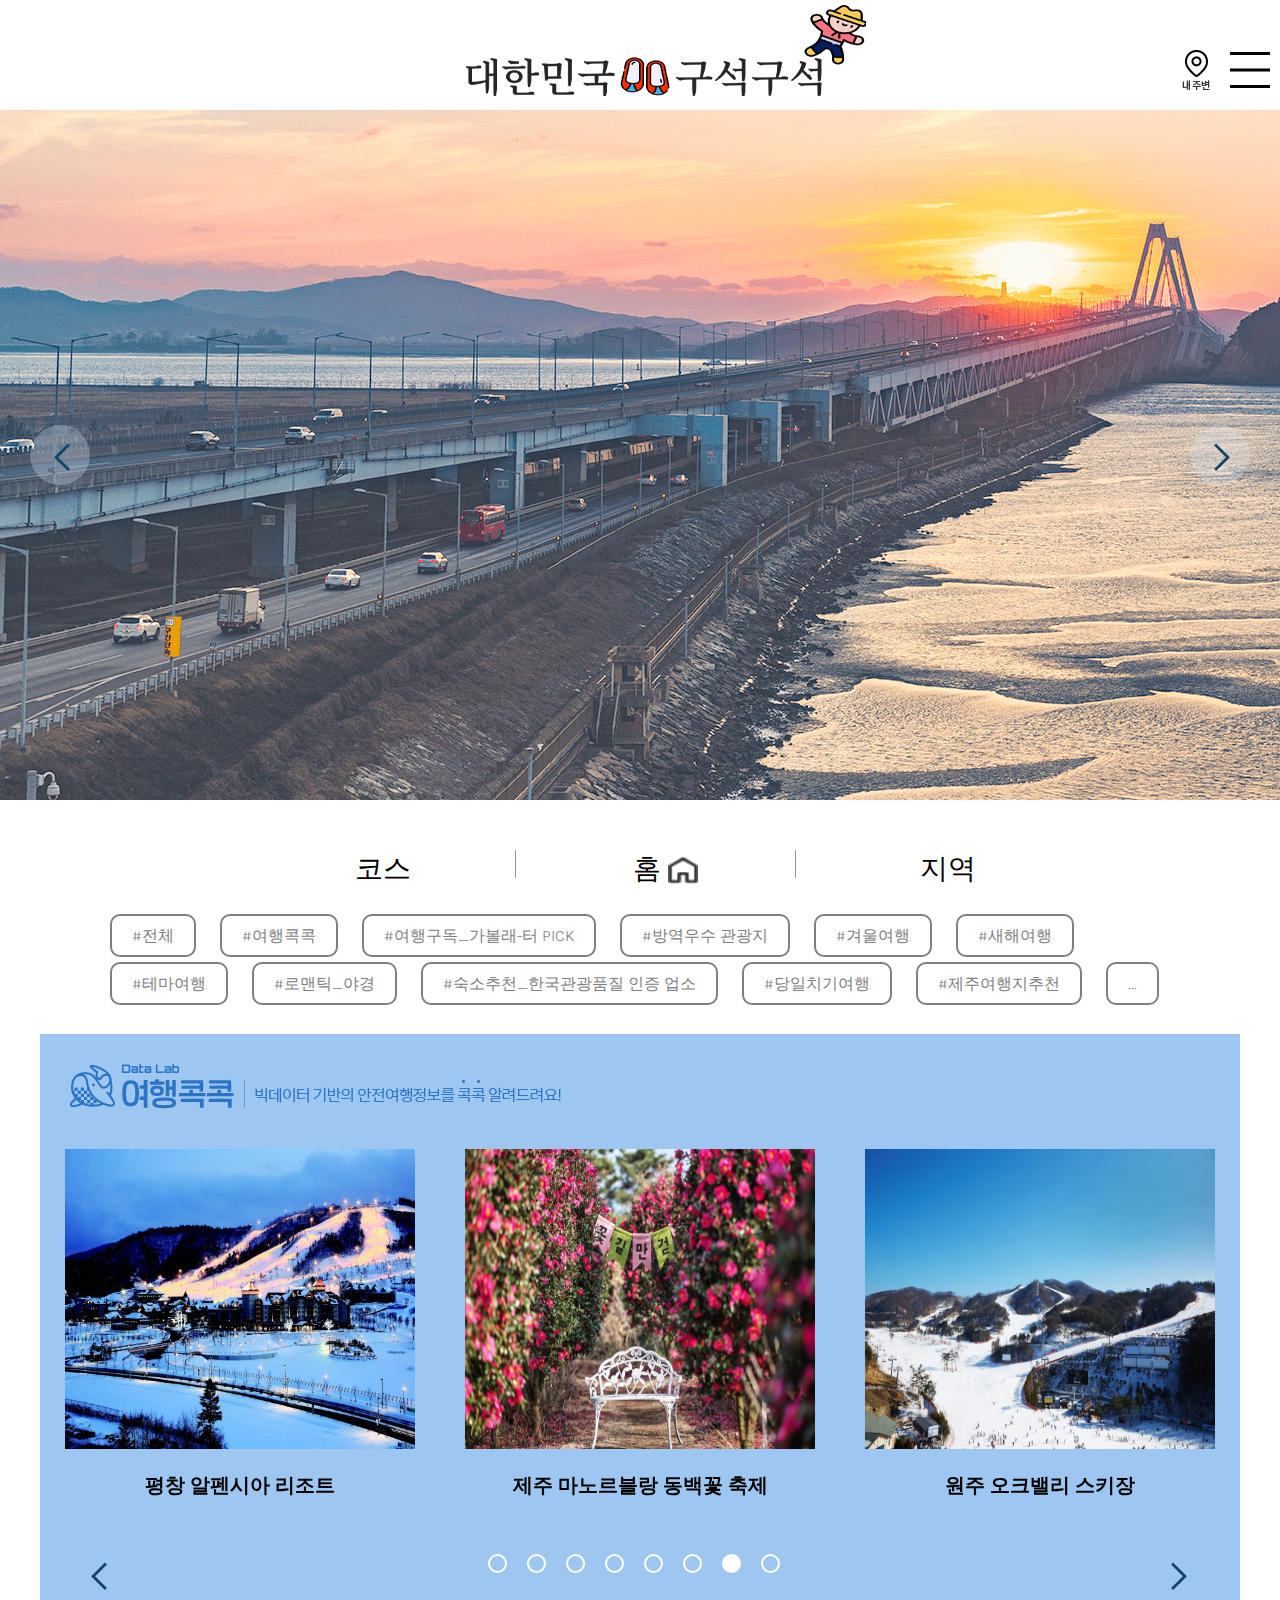
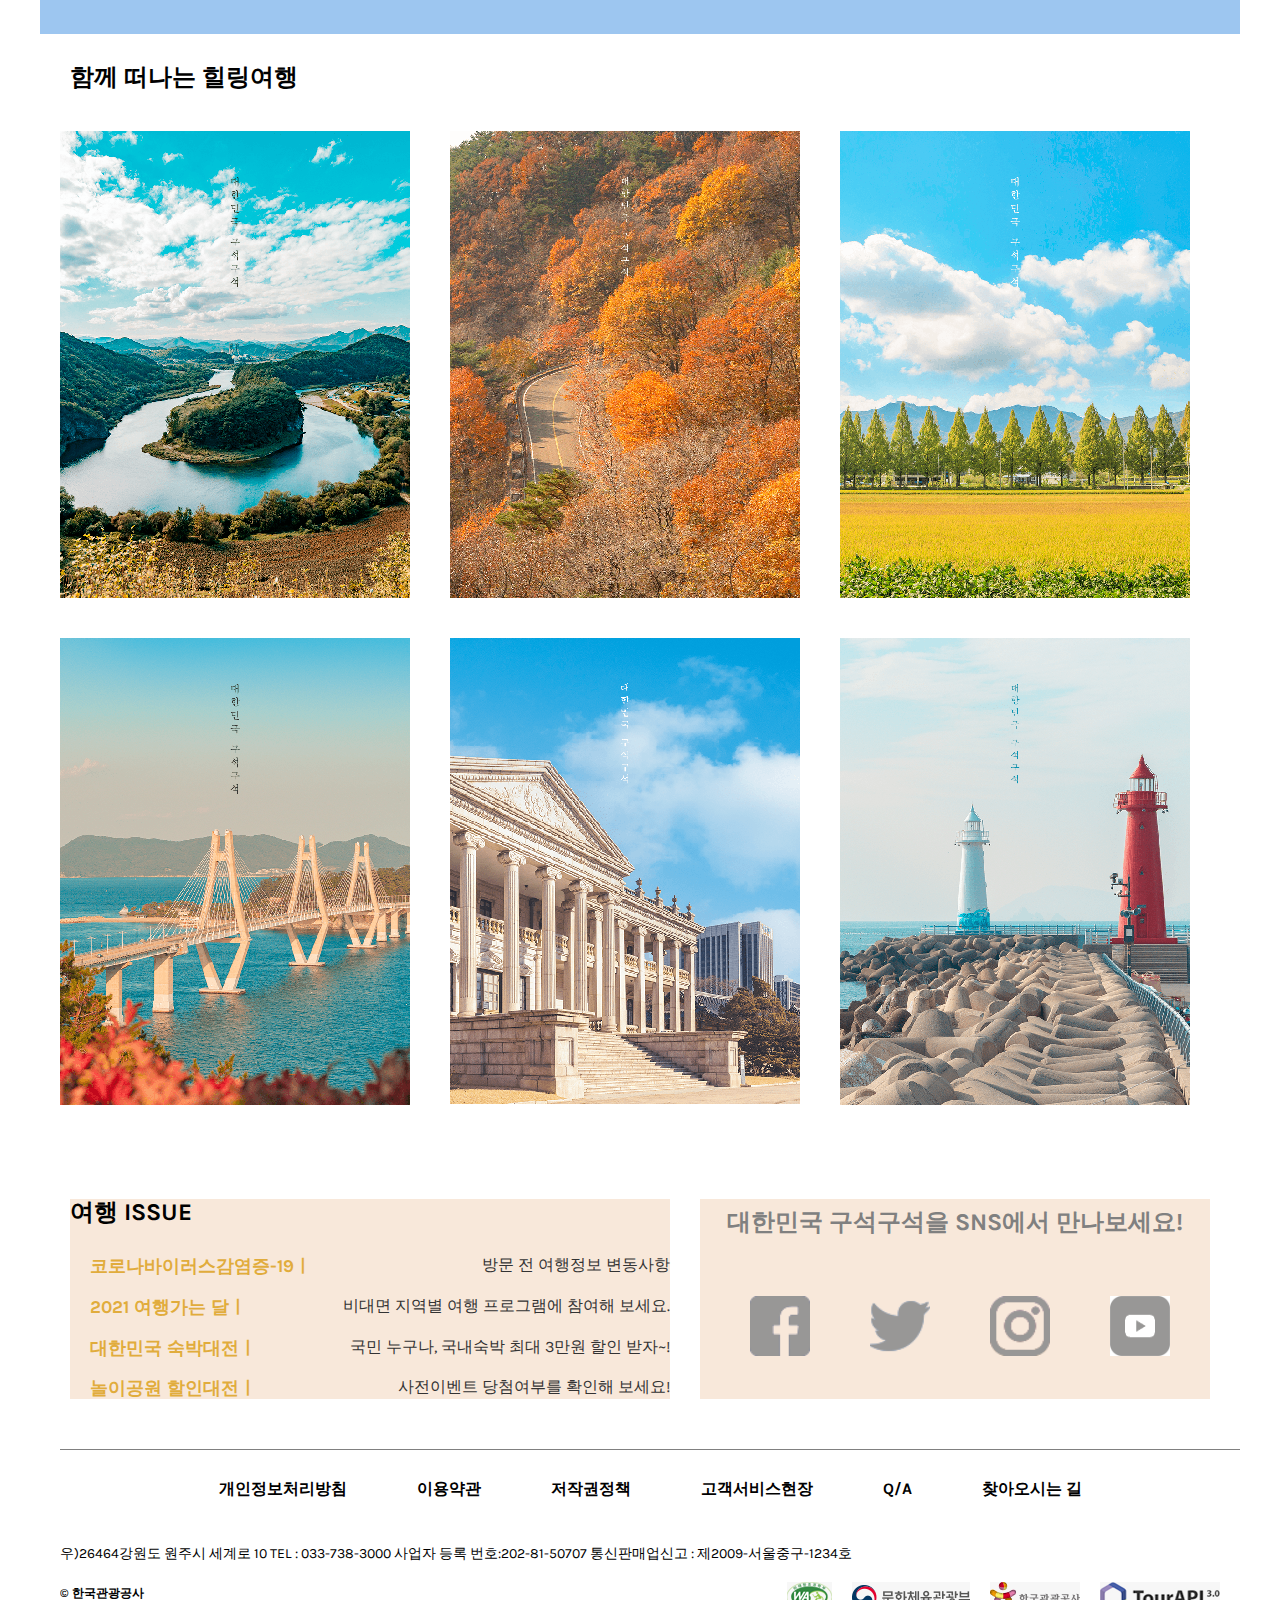
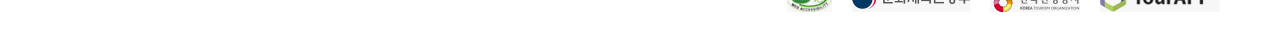
==== index.html @ d0599b4f "pc_mobile_site" ====
<!DOCTYPE html>
<html lang="ko">
<head>
    <meta charset="UTF-8">
    <meta http-equiv="X-UA-Compatible" content="IE=edge">
    <meta name="viewport" content="width=device-width, initial-scale=1.0">
    <title>대한민국 구석구석</title>
    <link rel="stylesheet" href="css/normalize.css">
    <link rel="stylesheet" href="css/slick.css">
    <link rel="stylesheet" href="css/basic.css">
    <script src="js/jquery-3.6.0.min.js"></script>
    <script src="js/slick.min.js"></script>
    <script src="js/main.js"></script>
</head>
<body>
<div id="wrap">
    <header>
        <div class="header_in">
            <h1 class="logo"><a href="#">logo</a></h1>
            <div class = "rr">
                <div id="hamburgerBtn">
                    <input type="checkbox" id="hamb">
                    <label for="hamb" class="hamb_la">
                        <span></span>
                        <span></span>
                        <span></span>
                    </label>
                </div>
                <a class="loca" href="#">
                    <img class ="first" src="img/icon_gnb_map.gif" alt="">
                    <img class ="second" src="img/icon_gnb_map1.png" alt="">
                </a>
            </div>
        </div>
    </header>

    <div id="slider">
        <ul>
            <li><img src="img/img2.png" alt=""></li>
            <li><img src="img/img3.png" alt=""></li>
            <li><img src="img/img4.png" alt=""></li>
            <li><img src="img/img5.png" alt=""></li>
            <li><img src="img/img6.png" alt=""></li>
        </ul>
        <div class="btns">
            <button class="left">left</button>
            <button class="right">right</button>
        </div>
    </div>

    <div id ="center">
        <div class="section">
            <ul>
                <li><a href="#">코스</a></li>
                <li class="home">
                    <a href="#">홈  
                    <img src="img/icon_menu_01.gif" alt="" class="normal">
                    <img src="img/icon_menu_02.png" alt="" class="hover">
                    </a>
                </li>
                <li><a href="#">지역</a></li>
            </ul>
        </div>
        <div class ="tags">
            <div class="tt">
                <a href="#">#전체</a>
            </div>
            <div class="tt">
                <a href="#"> #여행콕콕</a>
            </div>
            <div class="tt">
                <a  href="#">#여행구독_가볼래-터 PICK</a>
            </div>
            <div class="tt">
                <a  href="#">#방역우수 관광지</a>
            </div>
            <div class="tt">
                <a  href="#">#겨울여행</a>
            </div>
            <div class="tt">
                <a class="hidden" href="#">#새해여행</a>
            </div>
            <div class="tt">
                <a class="hidden"  href="#">#테마여행</a>
            </div>
            <div class="tt">
                <a class="hidden" href="#">#로맨틱_야경</a>
            </div>
            <div class="tt">
                <a class="hidden" href="#">#숙소추천_한국관광품질 인증 업소</a>
            </div>
            <div class="tt">
                <a class="hidden" href="#">#당일치기여행</a>
            </div>
            <div class="tt">
                <a class="hidden" href="#">#제주여행지추천</a>
            </div>
            <div class="tt">
                <a href="#">...</a>
            </div>
        </div>
        <div id="page_main">
            <div class="imgs">
                <a href="#"><img src="img/date_lab.png" alt=""></a>
            </div>
            <div class="slides">
                <div>
                    <img src="img/whale01.jpg" alt="">
                    <p>원주 오크밸리 스키장</p>
                </div>
                <div>
                    <img src="img/whale02.jpg" alt="">
                    <p>용인 지앤아트 스페이스</p>
                </div>
                <div>
                    <img src="img/whale03.jpg" alt="">
                    <p>태안 아일랜드 리솜 오아식스선셋스파</p>
                </div>
                <div>
                    <img src="img/whale04.jpg" alt="">
                    <p>울진 덕구 온천 스파 월드</p>
                </div>
                <div>
                    <img src="img/whale05.jpg" alt="">
                    <p>남해 금산 보리암</p>
                </div>
                <div>
                    <img src="img/whale06.jpg" alt="">
                    <p>고성 화진포 해수욕장</p>
                </div>
                <div>
                    <img src="img/whale07.jpg" alt="">
                    <p>평창 알펜시아 리조트</p>
                </div>
                <div>
                    <img src="img/whale08.jpg" alt="">
                    <p>제주 마노르블랑 동백꽃 축제</p>
                </div>
            </div>
        </div>
    
    
        <div class="section2">
            <div class="pic">
                <h2>함께 떠나는 힐링여행</h2>
                <div class="first">
                    <a href="#" class="item">
                        <img src="img/2-1.png" alt="">
                        <strong>강원 영월 <i>한반도 지형</i></strong>
                        <span></span>
                    </a>
                    <a href="#" class="item">
                        <img src="img/2-2.png" alt="">
                        <strong>경남 의령 <i>한우산 드라이브 코스</i></strong>
                        <span></span>
                    </a>
                    <a href="#" class="item">
                        <img src="img/2-3.png" alt="">
                        <strong>전남 곡성 <i>메타세쿼이아길</i></strong>
                        <span></span>
                    </a>
                
                    <a href="#" class="item">
                        <img src="img/2-4.png" alt="">
                        <strong>부산 <i>거가대교</i></strong>
                        <span></span>
                    </a>
                    <a href="#" class="item">
                        <img src="img/2-5.png" alt="">
                        <strong>서울 <i>덕수궁</i></strong>
                        <span></span>
                    </a>
                    <a href="#" class="item">
                        <img src="img/2-6.png" alt="">
                        <strong>부산 <i>청사포 등대</i></strong>
                        <span></span>
                    </a>
                </div>
            </div>
        </div>
        <div id="content">
            <div class="section2_1">
                <div class="issue">
                    <h2> 여행 ISSUE</h2>
                    <ul>
                            <li>
                                <a href="#">
                                    <p>코로나바이러스감염증-19ㅣ</p>
                                    <p class="txt">방문 전 여행정보 변동사항</p>
                                </a>
                            </li>
                            <li>
                                <a href="#">
                                    <p>2021 여행가는 달ㅣ</p>
                                    <p class="txt">비대면 지역별 여행 프로그램에 참여해 보세요.</p>
                                </a>
                            </li>
                            <li>
                                <a href="#">
                                    <p>대한민국 숙박대전ㅣ</p>
                                    <p class="txt">국민 누구나, 국내숙박 최대 3만원 할인 받자~!</p>
                                </a>
                            </li>
                            <li>
                                <a href="#">
                                    <p>놀이공원 할인대전ㅣ</p>
                                    <p class="txt">사전이벤트 당첨여부를 확인해 보세요!</p>
                                </a>
                            </li>
                        </ul>
                </div>
                
                <div class="sns">
                    <h2>대한민국 구석구석을 SNS에서 만나보세요!</h2>
                    <ul class="right">
                        <li>
                            <img src="img/2553040_facebook_fb_feed_logo_media_icon.png" alt="페이스북" class="hover">
                            <img src="img/facebook.png" alt="페이스북" class="normal">
                        </li>
                        <li>
                            <img src="img/2553049_feed_media_news_sns_social_icon.png" alt="트위터" class="hover" >
                            <img src="img/tw.png" alt="트위" class="normal">
                        </li>
                        <li>
                            <img src="img/2553043_feed_instagram_media_photo_picture_icon.png" alt="인스타" class="hover" >
                            <img src="img/insta.png" alt="인스" class="normal">
                        </li>
                        <li>
                            <img src="img/617635_youtube_icon.png" alt="유튜브" class="hover">
                            <img src="img/youtube.png" alt="유튭" class="normal">
                        </li>
                        
                        
                        
                        
                    </ul>
                </div>
            </div>
        </div>   
        
        
    
    
        <div id="footer_Wrap">
            <footer class="center">
                <div class="main1">
                    <ul>
                        <li>
                            <strong><a href="#">개인정보처리방침</a>
                            <a href="#">이용약관</a>
                            <a href="#">저작권정책</a>
                            <a href="#">고객서비스현장</a>
                            <a href="#">Q/A</a>
                            <a href="#">찾아오시는 길</a></strong>
                        </li>
                    </ul>
                    <a class="address">
                        <p>우)26464강원도 원주시 세계로 10   TEL : 033-738-3000  사업자 등록 번호:202-81-50707   통신판매업신고 : 제2009-서울중구-1234호</p>
                    </a>
                </div>
        
                <div class="main2">
                    <p>&copy 한국관광공사</p>
                    <a href=""><img src="img/logo_foot_api.png" alt=""></a>
                    <a href=""><img src="img/logo_foot_gg.png" alt=""></a>
                    <a href=""><img src="img/logo_foot_mg.png" alt=""></a>
                    <a href=""><img src="img/logo_foot_wa.png" alt=""></a>
                </div>
            </footer>
        </div>
    </div>
</div>
</body>
</html>
---- css/basic.css ----
@charset "UTF-8";
@import url('https://fonts.googleapis.com/css2?family=Karla&family=Noto+Sans+KR:wght@300;400;700&display=swap');

body {font-family:'Noto Sans Korean','karla',Arial, Helvetica, sans-serif;; }

input[type="checkbox"] {display:none;}

a {text-decoration:none;}

#wrap {width:100%;margin:auto;}
header {background:#fff;margin-bottom:10px;}
.header_in {position:relative ; width:100% ;height:100px; margin:auto;}
    .logo {position:absolute;left:52%;transform:translate(-50%);display:inline-block; width:400px;height:100px; background:url('../img/logo1.png') no-repeat; text-indent:-9999px;}
    .logo_1 {display:none;}

header div.rr {float:right;padding-top:50px;}
header div.rr a {padding-right:20px;}


#hamburgerBtn {float:right;padding-right:10px;}
.hamb_la { position:relative; display:inline-block; width:40px; height:40px; vertical-align: bottom; }
.hamb_la span { position:absolute; width:40px; height:3px; background:#000; transition:0.5s}
.hamb_la span:nth-child(1) { top:2px;}
.hamb_la span:nth-child(2) { top:50%; transform:translateY(-50%);}
.hamb_la span:nth-child(3) { bottom:2px; }

#hamb:checked +.hamb_la span:nth-child(1) { transform:rotate(45deg); margin:17px 17px 0 0; background:cornflowerblue}
#hamb:checked +.hamb_la span:nth-child(2) { opacity:0; }
#hamb:checked +.hamb_la span:nth-child(3) { transform:rotate(-45deg); margin:0 16px 16px 0;background:cornflowerblue} 

.loca {display:inline-block;}
.loca img.first {}
.loca img.second {display:none;}

#slider { position:relative;width:100%; height:690px; overflow:hidden; }
#slider .ul { height:100%;}
#slider .ul li {}
#slider .ul li img {margin-top:50px; }

#slider .btns {}
#slider .btns button { position:absolute; background-color:transparent; border:0;text-indent:-9999px; cursor:pointer; z-index:90;width:60px;height:60px;background-color:rgba(219, 231, 245, 0.3);border-radius:50%; }

#slider .left,.right{ width:80px; height:80px; top:400px; transform:translateY(-50%);top:50% }
#slider .left { background-image:url('../img/1814084_arrow_back_left_previous_icon.png'); left:30px; }
#slider .right { background-image:url('../img/1814086_arrow_forward_next_right_icon.png'); right:30px; }

#center {width:1200px;margin:auto}
.section {width:1200px; padding-top:50px;}
.section ul {text-align:center;}
.section ul li {display:inline-block; margin-left:50px; font-size:28px;}
.section ul li a {color:#000;padding:0 50px;}
.section li a:hover {color:#DAA520;font-weight:700;}
.section ul li a img {width:30px; height:28px;margin-bottom:3px}


.section .home:before {display:inline-block;content:""; width:1px;height:28px;background:#999999; margin:0 60px 0 0px;}
.section .home:after {display:inline-block;content:""; width:1px;height:28px;background:#999999; margin:0 20px 0 40px;}
.section .home img.hover {display:none;}
.section .home:hover img.normal {display:none;}
.section .home:hover img.hover {display:inline-block;}

.tags {padding:20px 60px;margin-top:10px;}
.tags .tt {display:inline-block;padding:10px;padding-bottom:20px;}
.tags .tt a {padding:10px 20px; border:2px solid #808080; color:#808080; border-radius:10px;font-weight:300}
#upDown:checked + .upDown_la { transform:translateY(10px); border-bottom-width:1px; }
.tags .tt a:hover {border:2px solid #1E90FF;color:#1E90FF;font-weight:400;}


#page_main {position:relative;width:1200px;height:600px;background-color:#9dc6f0;}
#page_main .imgs {margin-left:30px;padding-top:30px;}
#page_main .slides {position:absolute;left:0;top:90px;width:1200px;transition:left 0.5s ease-out;}
#page_main .slides > div {}


#page_main .slides img {padding:25px 0 25px 25px; width:350px; height:300px;border-radius:10px;overflow:hidden}
#page_main .slides p {text-align:center;font-size:20px; font-weight:700;}

/* slick 슬라이더*/
.slick-arrow {position:absolute; top:420px; width:80px; height:80px; border:0; background:transparent; text-indent:-9999px; cursor:pointer; z-index:100;}
.slick-prev {right:13px;background-image:url('../img/1814086_arrow_forward_next_right_icon.png');}
.slick-next {left:27px;background-image:url('../img/1814084_arrow_back_left_previous_icon.png');}



.slick-dots { position:absolute; left:36.5%;top:420px;  }
.slick-dots li { float:left; width:15px; height:15px; border:2px solid #fff; margin:10px 10px; border-radius:10px; cursor: pointer; }
.slick-dots button { all:unset;text-indent:-9999px; }

.slick-dots li.slick-active { background:#fff; }

/*#page_main .slides .cont {width:1200px; margin-top:400px;}
#page_main .slides .cont button {position:absolute; background-color:transparent; border:0;text-indent:-9999px; cursor:pointer; z-index:90;}
#page_main .slides .back,.arrow{ width:80px; height:80px;  }
#page_main .slides .cont .back {background:url('../img/1814084_arrow_back_left_previous_icon.png');}
#page_main .slides .cont .arrow {background:url('../img/1814086_arrow_forward_next_right_icon.png');margin-left:1130px;}*/


.section2 {height:1115px;}
.section2 div.pic {}
.section2 .pic h2 {padding:30px 0 40px 30px;}
.section2 .pic .first {}
.item { position:relative;float:left;margin:0 20px 40px 20px;  cursor:pointer;overflow:hidden}
.item img {}

.item strong {position:absolute; bottom:0; left:0; width:100%; padding:30px; background:rgba(0,0,0,0.7);color:#fff;z-index:10;}
.item strong i {display:block; font-style:normal; font-size:0.8em; margin-top:5px; opacity:0.6;}
.item span {position:absolute;top:0;bottom:0 ;left:0; right:0;
width:100%;background:rgba(124,89,89,0.2); box-shadow:inset 0 0 30px rgba(50, 30, 0, 1), inset 0 0 150px rgba(50, 30, 0, 0.5);opacity:0;}

.first strong {opacity:0;}


#content{position:relative}
    .section2_1 {overflow:hidden;}
        .issue{float:left;margin:50px 30px;width:600px; background:#f8e8da; height:200px; }

        .issue h2 {padding-bottom:10px;}
        .issue ul {}
        .issue li {position:relative;}
        .issue p {margin:20px;font-size:18px;font-weight:700;color:#E1AC3C}
        .issue p.txt {position:absolute; right:0; top:0; margin:0; ;font-size:16px;color:#333;font-weight:400}
        .issue p.txt:hover {font-weight:700}

        .sns {overflow:hidden;background:#f8e8da ;margin:50px 30px;height:200px; }
        .sns h2 {text-align:center;margin-top:10px;color:#808080 ;}
        .sns h2:hover {color:black}
        .sns .right {margin:70px 0px 0 20px;width: 500px;}
        .sns .right li {}
        .sns .right img.hover {display:none;}
        .sns .right img {float:left;cursor:pointer;padding:30px;width:60px;height:60px}
        .sns .right:hover img.normal {display:none;}
        .sns .right:hover img.hover {display:inline-block;}
.tags {padding:20px 60px;margin-top:10px;}



        #footer_Wrap { border-top:1px solid #808080;margin-left:20px;}
        footer { overflow:hidden; padding:30px 0;}
        footer .main1 {float:center; font-size:14px; }
        footer .main1 ul {height:30px;text-align:center;margin-bottom:20px;font-size:16px;}
        footer .main1 li {margin:0 20px 50px}
        footer .main1 li a {margin:0 33px;color:#000}
        footer .main1 li a:hover {font-size:700}
        footer .main1 a.address {margin-left:30px;}
        
        footer .main2 {margin-top:20px;}
        footer .main2 p {float:left;margin-top:5px;font-weight:bold;font-size:12px;}
        footer .main2 img{float:right;margin-right:20px}
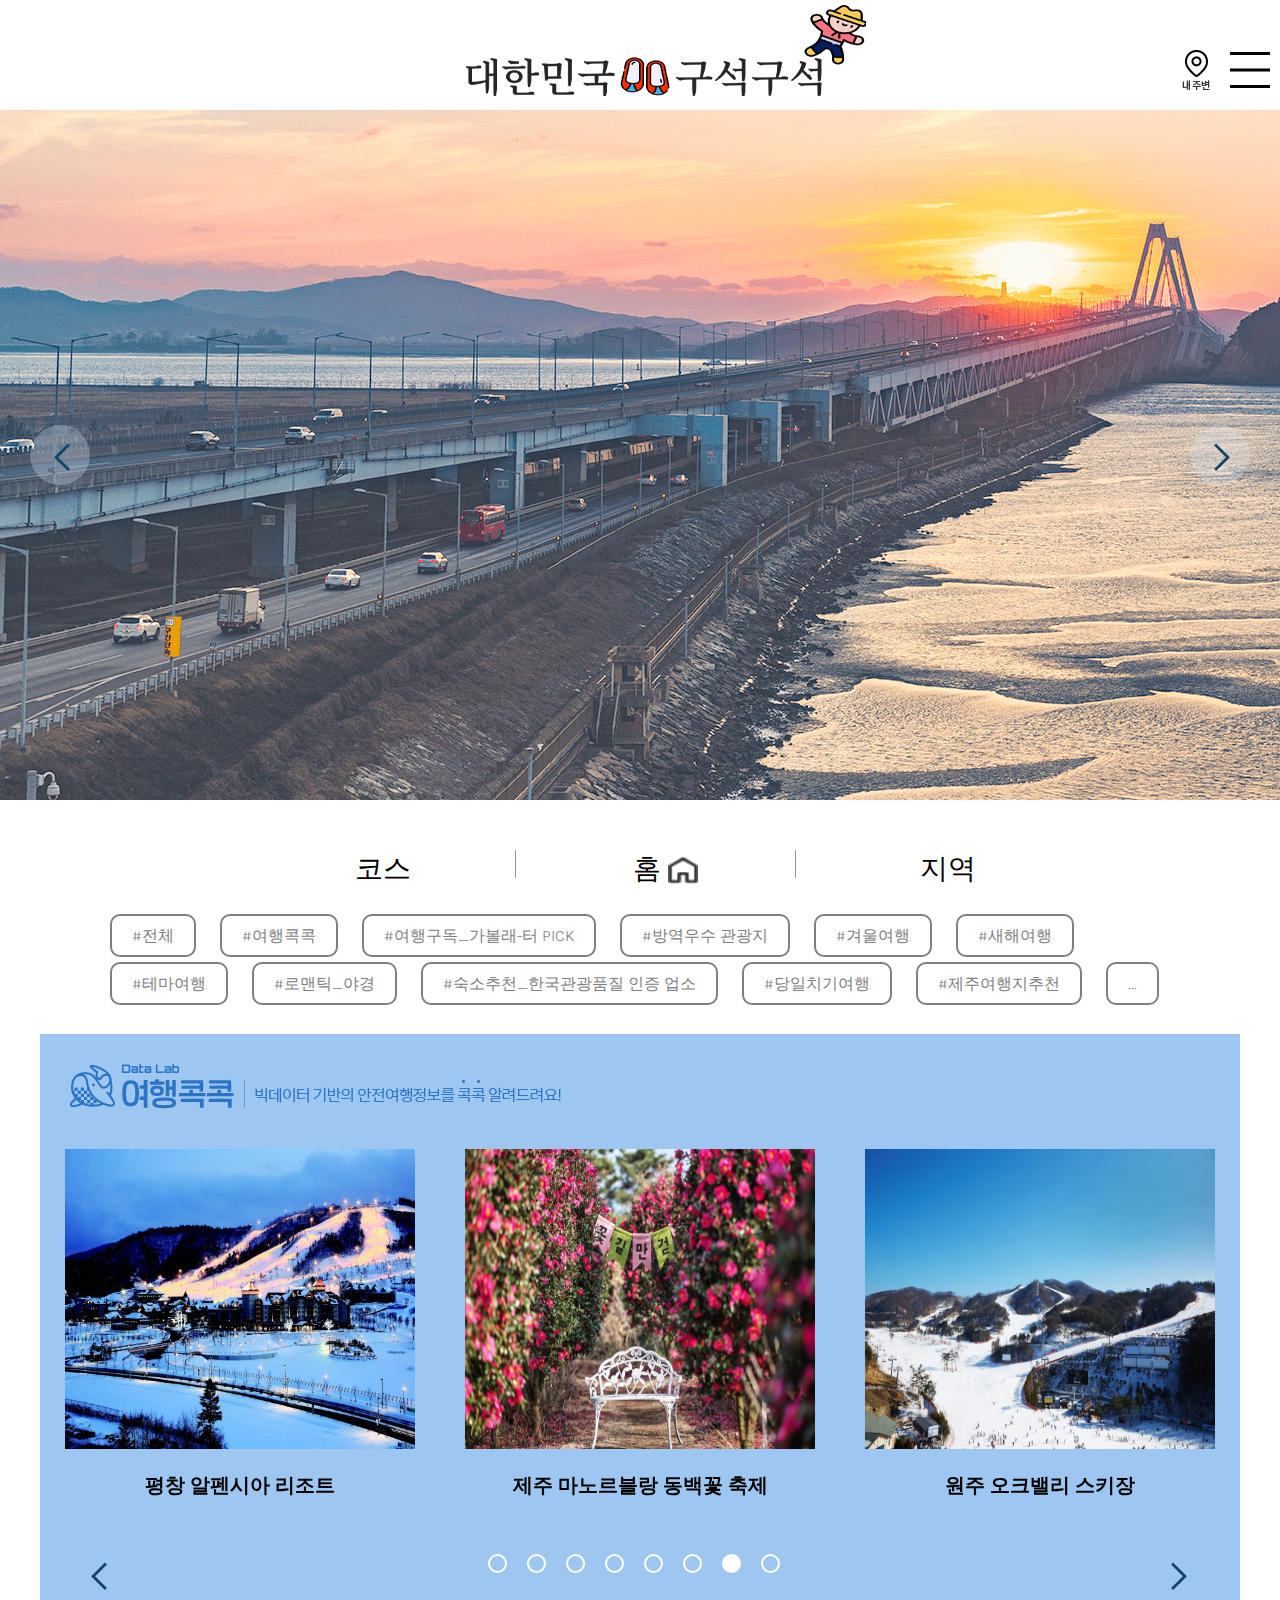
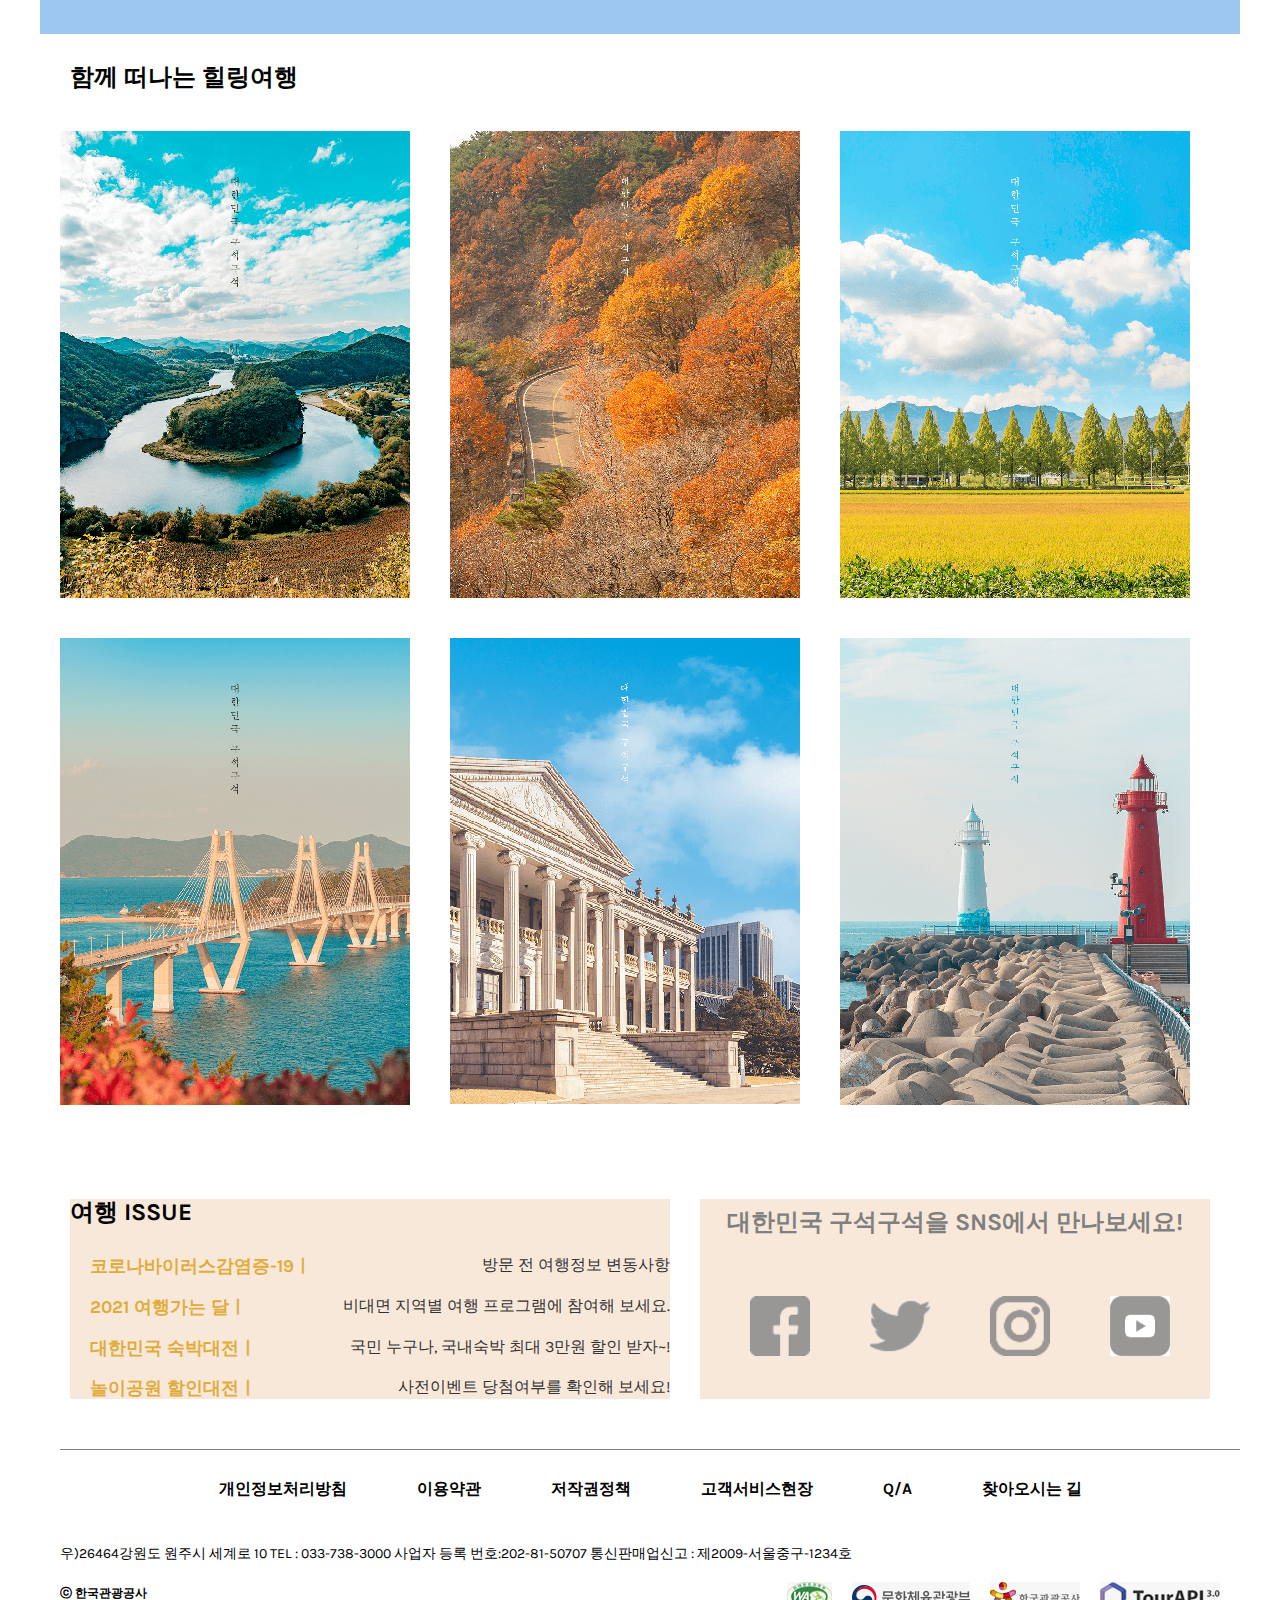
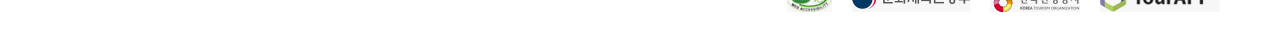
==== commit d1594313: "new" ====
--- a/index.html
+++ b/index.html
@@ -1,274 +1,274 @@
-<!DOCTYPE html>
-<html lang="ko">
-<head>
-    <meta charset="UTF-8">
-    <meta http-equiv="X-UA-Compatible" content="IE=edge">
-    <meta name="viewport" content="width=device-width, initial-scale=1.0">
-    <title>대한민국 구석구석</title>
-    <link rel="stylesheet" href="css/normalize.css">
-    <link rel="stylesheet" href="css/slick.css">
-    <link rel="stylesheet" href="css/basic.css">
-    <script src="js/jquery-3.6.0.min.js"></script>
-    <script src="js/slick.min.js"></script>
-    <script src="js/main.js"></script>
-</head>
-<body>
-<div id="wrap">
-    <header>
-        <div class="header_in">
-            <h1 class="logo"><a href="#">logo</a></h1>
-            <div class = "rr">
-                <div id="hamburgerBtn">
-                    <input type="checkbox" id="hamb">
-                    <label for="hamb" class="hamb_la">
-                        <span></span>
-                        <span></span>
-                        <span></span>
-                    </label>
-                </div>
-                <a class="loca" href="#">
-                    <img class ="first" src="img/icon_gnb_map.gif" alt="">
-                    <img class ="second" src="img/icon_gnb_map1.png" alt="">
-                </a>
-            </div>
-        </div>
-    </header>
-
-    <div id="slider">
-        <ul>
-            <li><img src="img/img2.png" alt=""></li>
-            <li><img src="img/img3.png" alt=""></li>
-            <li><img src="img/img4.png" alt=""></li>
-            <li><img src="img/img5.png" alt=""></li>
-            <li><img src="img/img6.png" alt=""></li>
-        </ul>
-        <div class="btns">
-            <button class="left">left</button>
-            <button class="right">right</button>
-        </div>
-    </div>
-
-    <div id ="center">
-        <div class="section">
-            <ul>
-                <li><a href="#">코스</a></li>
-                <li class="home">
-                    <a href="#">홈  
-                    <img src="img/icon_menu_01.gif" alt="" class="normal">
-                    <img src="img/icon_menu_02.png" alt="" class="hover">
-                    </a>
-                </li>
-                <li><a href="#">지역</a></li>
-            </ul>
-        </div>
-        <div class ="tags">
-            <div class="tt">
-                <a href="#">#전체</a>
-            </div>
-            <div class="tt">
-                <a href="#"> #여행콕콕</a>
-            </div>
-            <div class="tt">
-                <a  href="#">#여행구독_가볼래-터 PICK</a>
-            </div>
-            <div class="tt">
-                <a  href="#">#방역우수 관광지</a>
-            </div>
-            <div class="tt">
-                <a  href="#">#겨울여행</a>
-            </div>
-            <div class="tt">
-                <a class="hidden" href="#">#새해여행</a>
-            </div>
-            <div class="tt">
-                <a class="hidden"  href="#">#테마여행</a>
-            </div>
-            <div class="tt">
-                <a class="hidden" href="#">#로맨틱_야경</a>
-            </div>
-            <div class="tt">
-                <a class="hidden" href="#">#숙소추천_한국관광품질 인증 업소</a>
-            </div>
-            <div class="tt">
-                <a class="hidden" href="#">#당일치기여행</a>
-            </div>
-            <div class="tt">
-                <a class="hidden" href="#">#제주여행지추천</a>
-            </div>
-            <div class="tt">
-                <a href="#">...</a>
-            </div>
-        </div>
-        <div id="page_main">
-            <div class="imgs">
-                <a href="#"><img src="img/date_lab.png" alt=""></a>
-            </div>
-            <div class="slides">
-                <div>
-                    <img src="img/whale01.jpg" alt="">
-                    <p>원주 오크밸리 스키장</p>
-                </div>
-                <div>
-                    <img src="img/whale02.jpg" alt="">
-                    <p>용인 지앤아트 스페이스</p>
-                </div>
-                <div>
-                    <img src="img/whale03.jpg" alt="">
-                    <p>태안 아일랜드 리솜 오아식스선셋스파</p>
-                </div>
-                <div>
-                    <img src="img/whale04.jpg" alt="">
-                    <p>울진 덕구 온천 스파 월드</p>
-                </div>
-                <div>
-                    <img src="img/whale05.jpg" alt="">
-                    <p>남해 금산 보리암</p>
-                </div>
-                <div>
-                    <img src="img/whale06.jpg" alt="">
-                    <p>고성 화진포 해수욕장</p>
-                </div>
-                <div>
-                    <img src="img/whale07.jpg" alt="">
-                    <p>평창 알펜시아 리조트</p>
-                </div>
-                <div>
-                    <img src="img/whale08.jpg" alt="">
-                    <p>제주 마노르블랑 동백꽃 축제</p>
-                </div>
-            </div>
-        </div>
-    
-    
-        <div class="section2">
-            <div class="pic">
-                <h2>함께 떠나는 힐링여행</h2>
-                <div class="first">
-                    <a href="#" class="item">
-                        <img src="img/2-1.png" alt="">
-                        <strong>강원 영월 <i>한반도 지형</i></strong>
-                        <span></span>
-                    </a>
-                    <a href="#" class="item">
-                        <img src="img/2-2.png" alt="">
-                        <strong>경남 의령 <i>한우산 드라이브 코스</i></strong>
-                        <span></span>
-                    </a>
-                    <a href="#" class="item">
-                        <img src="img/2-3.png" alt="">
-                        <strong>전남 곡성 <i>메타세쿼이아길</i></strong>
-                        <span></span>
-                    </a>
-                
-                    <a href="#" class="item">
-                        <img src="img/2-4.png" alt="">
-                        <strong>부산 <i>거가대교</i></strong>
-                        <span></span>
-                    </a>
-                    <a href="#" class="item">
-                        <img src="img/2-5.png" alt="">
-                        <strong>서울 <i>덕수궁</i></strong>
-                        <span></span>
-                    </a>
-                    <a href="#" class="item">
-                        <img src="img/2-6.png" alt="">
-                        <strong>부산 <i>청사포 등대</i></strong>
-                        <span></span>
-                    </a>
-                </div>
-            </div>
-        </div>
-        <div id="content">
-            <div class="section2_1">
-                <div class="issue">
-                    <h2> 여행 ISSUE</h2>
-                    <ul>
-                            <li>
-                                <a href="#">
-                                    <p>코로나바이러스감염증-19ㅣ</p>
-                                    <p class="txt">방문 전 여행정보 변동사항</p>
-                                </a>
-                            </li>
-                            <li>
-                                <a href="#">
-                                    <p>2021 여행가는 달ㅣ</p>
-                                    <p class="txt">비대면 지역별 여행 프로그램에 참여해 보세요.</p>
-                                </a>
-                            </li>
-                            <li>
-                                <a href="#">
-                                    <p>대한민국 숙박대전ㅣ</p>
-                                    <p class="txt">국민 누구나, 국내숙박 최대 3만원 할인 받자~!</p>
-                                </a>
-                            </li>
-                            <li>
-                                <a href="#">
-                                    <p>놀이공원 할인대전ㅣ</p>
-                                    <p class="txt">사전이벤트 당첨여부를 확인해 보세요!</p>
-                                </a>
-                            </li>
-                        </ul>
-                </div>
-                
-                <div class="sns">
-                    <h2>대한민국 구석구석을 SNS에서 만나보세요!</h2>
-                    <ul class="right">
-                        <li>
-                            <img src="img/2553040_facebook_fb_feed_logo_media_icon.png" alt="페이스북" class="hover">
-                            <img src="img/facebook.png" alt="페이스북" class="normal">
-                        </li>
-                        <li>
-                            <img src="img/2553049_feed_media_news_sns_social_icon.png" alt="트위터" class="hover" >
-                            <img src="img/tw.png" alt="트위" class="normal">
-                        </li>
-                        <li>
-                            <img src="img/2553043_feed_instagram_media_photo_picture_icon.png" alt="인스타" class="hover" >
-                            <img src="img/insta.png" alt="인스" class="normal">
-                        </li>
-                        <li>
-                            <img src="img/617635_youtube_icon.png" alt="유튜브" class="hover">
-                            <img src="img/youtube.png" alt="유튭" class="normal">
-                        </li>
-                        
-                        
-                        
-                        
-                    </ul>
-                </div>
-            </div>
-        </div>   
-        
-        
-    
-    
-        <div id="footer_Wrap">
-            <footer class="center">
-                <div class="main1">
-                    <ul>
-                        <li>
-                            <strong><a href="#">개인정보처리방침</a>
-                            <a href="#">이용약관</a>
-                            <a href="#">저작권정책</a>
-                            <a href="#">고객서비스현장</a>
-                            <a href="#">Q/A</a>
-                            <a href="#">찾아오시는 길</a></strong>
-                        </li>
-                    </ul>
-                    <a class="address">
-                        <p>우)26464강원도 원주시 세계로 10   TEL : 033-738-3000  사업자 등록 번호:202-81-50707   통신판매업신고 : 제2009-서울중구-1234호</p>
-                    </a>
-                </div>
-        
-                <div class="main2">
-                    <p>&copy 한국관광공사</p>
-                    <a href=""><img src="img/logo_foot_api.png" alt=""></a>
-                    <a href=""><img src="img/logo_foot_gg.png" alt=""></a>
-                    <a href=""><img src="img/logo_foot_mg.png" alt=""></a>
-                    <a href=""><img src="img/logo_foot_wa.png" alt=""></a>
-                </div>
-            </footer>
-        </div>
-    </div>
-</div>
-</body>
+<!DOCTYPE html>
+<html lang="ko">
+<head>
+    <meta charset="UTF-8">
+    <meta http-equiv="X-UA-Compatible" content="IE=edge">
+    <meta name="viewport" content="width=device-width, initial-scale=1.0">
+    <title>대한민국 구석구석</title>
+    <link rel="stylesheet" href="css/normalize.css">
+    <link rel="stylesheet" href="css/slick.css">
+    <link rel="stylesheet" href="css/basic.css">
+    <script src="js/jquery-3.6.0.min.js"></script>
+    <script src="js/slick.min.js"></script>
+    <script src="js/main.js"></script>
+</head>
+<body>
+<div id="wrap">
+    <header>
+        <div class="header_in">
+            <h1 class="logo"><a href="#">logo</a></h1>
+            <div class = "rr">
+                <div id="hamburgerBtn">
+                    <input type="checkbox" id="hamb">
+                    <label for="hamb" class="hamb_la">
+                        <span></span>
+                        <span></span>
+                        <span></span>
+                    </label>
+                </div>
+                <a class="loca" href="#">
+                    <img class ="first" src="img/icon_gnb_map.gif" alt="">
+                    <img class ="second" src="img/icon_gnb_map1.png" alt="">
+                </a>
+            </div>
+        </div>
+    </header>
+
+    <div id="slider">
+        <ul>
+            <li><img src="img/img2.png" alt=""></li>
+            <li><img src="img/img3.png" alt=""></li>
+            <li><img src="img/img4.png" alt=""></li>
+            <li><img src="img/img5.png" alt=""></li>
+            <li><img src="img/img6.png" alt=""></li>
+        </ul>
+        <div class="btns">
+            <button class="left">left</button>
+            <button class="right">right</button>
+        </div>
+    </div>
+
+    <div id ="center">
+        <div class="section">
+            <ul>
+                <li><a href="#">코스</a></li>
+                <li class="home">
+                    <a href="#">홈  
+                    <img src="img/icon_menu_01.gif" alt="" class="normal">
+                    <img src="img/icon_menu_02.png" alt="" class="hover">
+                    </a>
+                </li>
+                <li><a href="#">지역</a></li>
+            </ul>
+        </div>
+        <div class ="tags">
+            <div class="tt">
+                <a href="#">#전체</a>
+            </div>
+            <div class="tt">
+                <a href="#"> #여행콕콕</a>
+            </div>
+            <div class="tt">
+                <a  href="#">#여행구독_가볼래-터 PICK</a>
+            </div>
+            <div class="tt">
+                <a  href="#">#방역우수 관광지</a>
+            </div>
+            <div class="tt">
+                <a  href="#">#겨울여행</a>
+            </div>
+            <div class="tt">
+                <a class="hidden" href="#">#새해여행</a>
+            </div>
+            <div class="tt">
+                <a class="hidden"  href="#">#테마여행</a>
+            </div>
+            <div class="tt">
+                <a class="hidden" href="#">#로맨틱_야경</a>
+            </div>
+            <div class="tt">
+                <a class="hidden" href="#">#숙소추천_한국관광품질 인증 업소</a>
+            </div>
+            <div class="tt">
+                <a class="hidden" href="#">#당일치기여행</a>
+            </div>
+            <div class="tt">
+                <a class="hidden" href="#">#제주여행지추천</a>
+            </div>
+            <div class="tt">
+                <a href="#">...</a>
+            </div>
+        </div>
+        <div id="page_main">
+            <div class="imgs">
+                <a href="#"><img src="img/date_lab.png" alt=""></a>
+            </div>
+            <div class="slides">
+                <div>
+                    <img src="img/whale01.jpg" alt="">
+                    <p>원주 오크밸리 스키장</p>
+                </div>
+                <div>
+                    <img src="img/whale02.jpg" alt="">
+                    <p>용인 지앤아트 스페이스</p>
+                </div>
+                <div>
+                    <img src="img/whale03.jpg" alt="">
+                    <p>태안 아일랜드 리솜 오아식스선셋스파</p>
+                </div>
+                <div>
+                    <img src="img/whale04.jpg" alt="">
+                    <p>울진 덕구 온천 스파 월드</p>
+                </div>
+                <div>
+                    <img src="img/whale05.jpg" alt="">
+                    <p>남해 금산 보리암</p>
+                </div>
+                <div>
+                    <img src="img/whale06.jpg" alt="">
+                    <p>고성 화진포 해수욕장</p>
+                </div>
+                <div>
+                    <img src="img/whale07.jpg" alt="">
+                    <p>평창 알펜시아 리조트</p>
+                </div>
+                <div>
+                    <img src="img/whale08.jpg" alt="">
+                    <p>제주 마노르블랑 동백꽃 축제</p>
+                </div>
+            </div>
+        </div>
+    
+    
+        <div class="section2">
+            <div class="pic">
+                <h2>함께 떠나는 힐링여행</h2>
+                <div class="first">
+                    <a href="#" class="item">
+                        <img src="img/2-1.png" alt="">
+                        <strong>강원 영월 <i>한반도 지형</i></strong>
+                        <span></span>
+                    </a>
+                    <a href="#" class="item">
+                        <img src="img/2-2.png" alt="">
+                        <strong>경남 의령 <i>한우산 드라이브 코스</i></strong>
+                        <span></span>
+                    </a>
+                    <a href="#" class="item">
+                        <img src="img/2-3.png" alt="">
+                        <strong>전남 곡성 <i>메타세쿼이아길</i></strong>
+                        <span></span>
+                    </a>
+                
+                    <a href="#" class="item">
+                        <img src="img/2-4.png" alt="">
+                        <strong>부산 <i>거가대교</i></strong>
+                        <span></span>
+                    </a>
+                    <a href="#" class="item">
+                        <img src="img/2-5.png" alt="">
+                        <strong>서울 <i>덕수궁</i></strong>
+                        <span></span>
+                    </a>
+                    <a href="#" class="item">
+                        <img src="img/2-6.png" alt="">
+                        <strong>부산 <i>청사포 등대</i></strong>
+                        <span></span>
+                    </a>
+                </div>
+            </div>
+        </div>
+        <div id="content">
+            <div class="section2_1">
+                <div class="issue">
+                    <h2> 여행 ISSUE</h2>
+                    <ul>
+                            <li>
+                                <a href="#">
+                                    <p>코로나바이러스감염증-19ㅣ</p>
+                                    <p class="txt">방문 전 여행정보 변동사항</p>
+                                </a>
+                            </li>
+                            <li>
+                                <a href="#">
+                                    <p>2021 여행가는 달ㅣ</p>
+                                    <p class="txt">비대면 지역별 여행 프로그램에 참여해 보세요.</p>
+                                </a>
+                            </li>
+                            <li>
+                                <a href="#">
+                                    <p>대한민국 숙박대전ㅣ</p>
+                                    <p class="txt">국민 누구나, 국내숙박 최대 3만원 할인 받자~!</p>
+                                </a>
+                            </li>
+                            <li>
+                                <a href="#">
+                                    <p>놀이공원 할인대전ㅣ</p>
+                                    <p class="txt">사전이벤트 당첨여부를 확인해 보세요!</p>
+                                </a>
+                            </li>
+                        </ul>
+                </div>
+                
+                <div class="sns">
+                    <h2>대한민국 구석구석을 SNS에서 만나보세요!</h2>
+                    <ul class="right">
+                        <li>
+                            <img src="img/2553040_facebook_fb_feed_logo_media_icon.png" alt="페이스북" class="hover">
+                            <img src="img/facebook.png" alt="페이스북" class="normal">
+                        </li>
+                        <li>
+                            <img src="img/2553049_feed_media_news_sns_social_icon.png" alt="트위터" class="hover" >
+                            <img src="img/tw.png" alt="트위" class="normal">
+                        </li>
+                        <li>
+                            <img src="img/2553043_feed_instagram_media_photo_picture_icon.png" alt="인스타" class="hover" >
+                            <img src="img/insta.png" alt="인스" class="normal">
+                        </li>
+                        <li>
+                            <img src="img/617635_youtube_icon.png" alt="유튜브" class="hover">
+                            <img src="img/youtube.png" alt="유튭" class="normal">
+                        </li>
+                        
+                        
+                        
+                        
+                    </ul>
+                </div>
+            </div>
+        </div>   
+        
+        
+    
+    
+        <div id="footer_Wrap">
+            <footer class="center">
+                <div class="main1">
+                    <ul>
+                        <li>
+                            <strong><a href="#">개인정보처리방침</a>
+                            <a href="#">이용약관</a>
+                            <a href="#">저작권정책</a>
+                            <a href="#">고객서비스현장</a>
+                            <a href="#">Q/A</a>
+                            <a href="#">찾아오시는 길</a></strong>
+                        </li>
+                    </ul>
+                    <a class="address">
+                        <p>우)26464강원도 원주시 세계로 10   TEL : 033-738-3000  사업자 등록 번호:202-81-50707   통신판매업신고 : 제2009-서울중구-1234호</p>
+                    </a>
+                </div>
+        
+                <div class="main2">
+                    <p>ⓒ 한국관광공사</p>
+                    <a href=""><img src="img/logo_foot_api.png" alt=""></a>
+                    <a href=""><img src="img/logo_foot_gg.png" alt=""></a>
+                    <a href=""><img src="img/logo_foot_mg.png" alt=""></a>
+                    <a href=""><img src="img/logo_foot_wa.png" alt=""></a>
+                </div>
+            </footer>
+        </div>
+    </div>
+</div>
+</body>
 </html>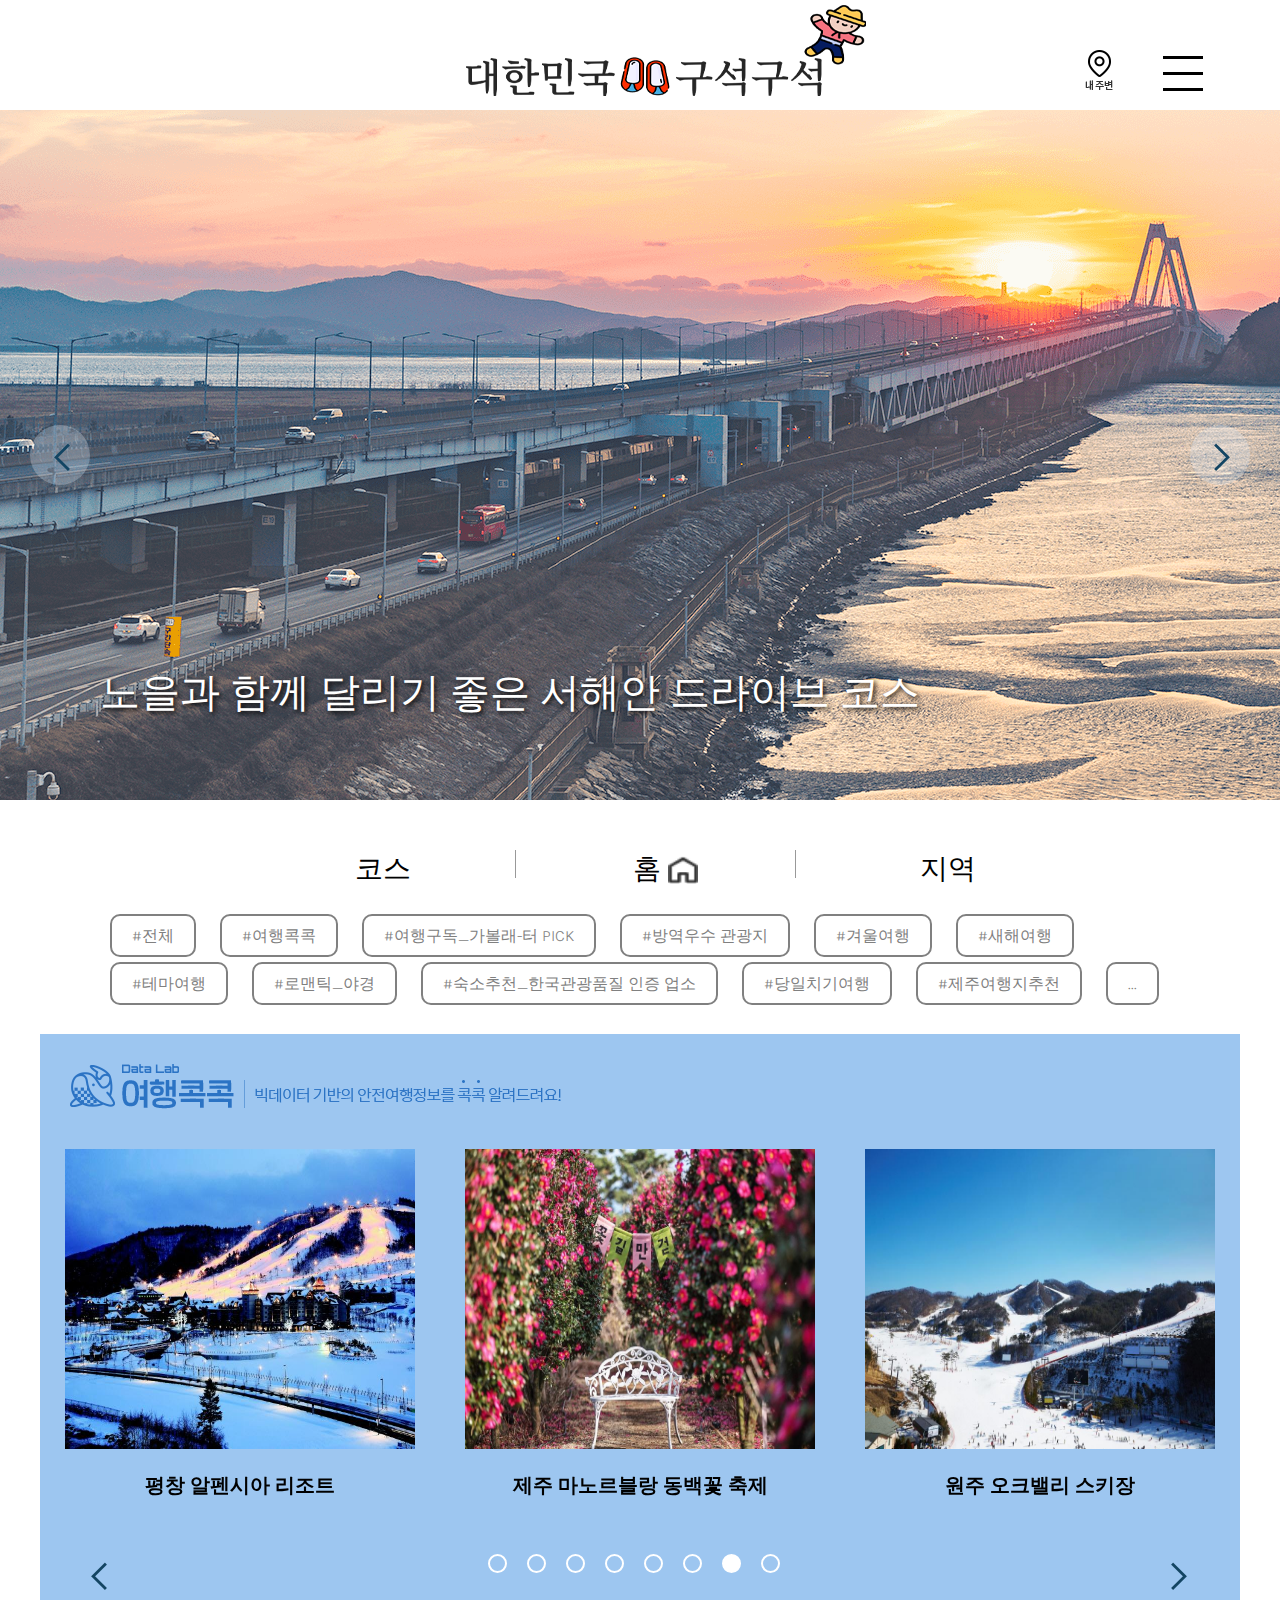
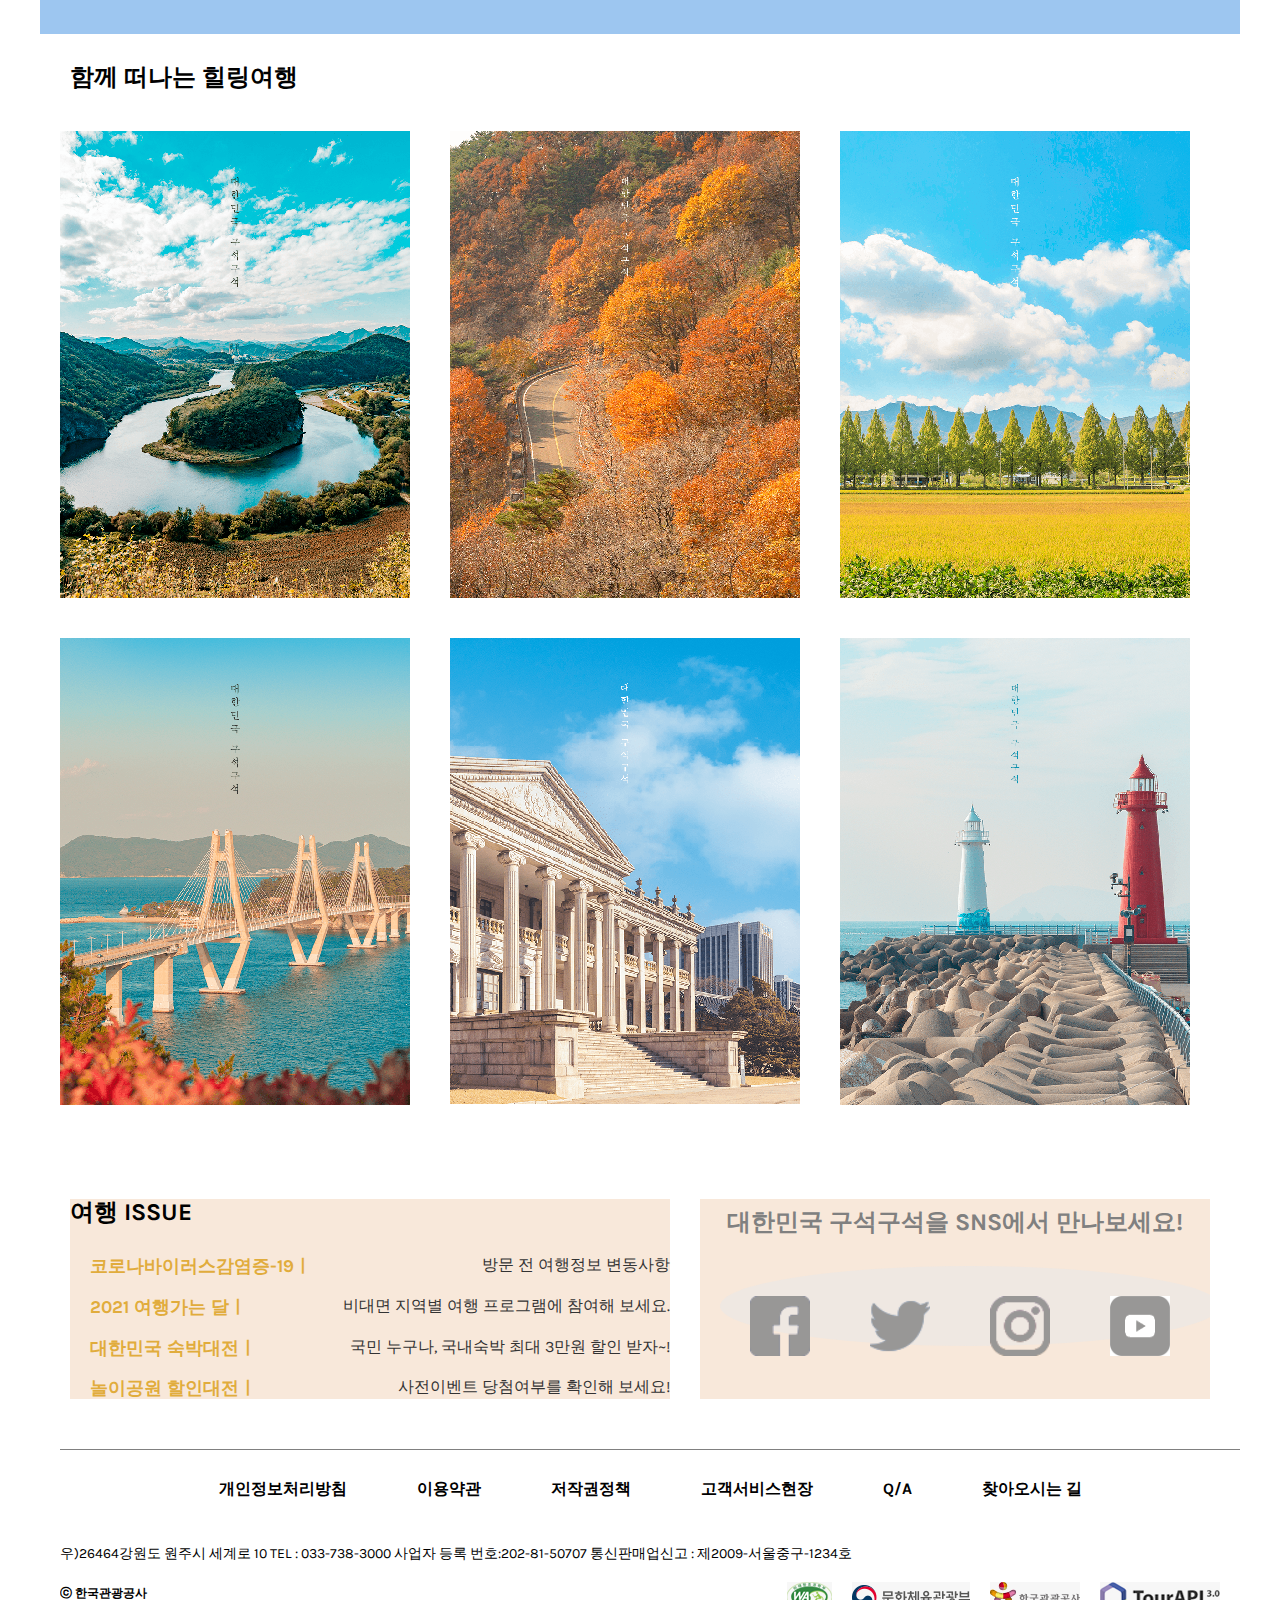
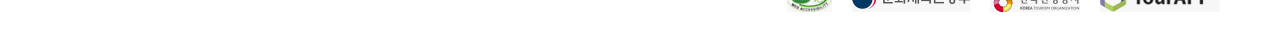
==== commit 1a96e58c: "new files" ====
--- a/index.html
+++ b/index.html
@@ -18,33 +18,58 @@
         <div class="header_in">
             <h1 class="logo"><a href="#">logo</a></h1>
             <div class = "rr">
-                <div id="hamburgerBtn">
-                    <input type="checkbox" id="hamb">
-                    <label for="hamb" class="hamb_la">
-                        <span></span>
-                        <span></span>
-                        <span></span>
-                    </label>
-                </div>
+                    <a href="#" class="hamb_la">
+                        <span></span>
+                    </a>
                 <a class="loca" href="#">
-                    <img class ="first" src="img/icon_gnb_map.gif" alt="">
-                    <img class ="second" src="img/icon_gnb_map1.png" alt="">
+                    <img src="img/icon_gnb_map.gif" alt="">
                 </a>
+            </div>
+            <div class="menu d_hidden">
+              <ul class="menu_first">
+                <li><a href="#">특집관</a></li>
+                <li><a href="#">홈</a></li>
+                <li><a href="#">지역</a></li>
+                
+              </ul>
+              <ul class="menu_second">
+                <li><a href="#">인기</a></li>
+                <li><a href="#">코스</a></li>
+                <li><a href="#">축제</a></li>
+                <li><a href="#">이벤트</a></li>
+              </ul>
             </div>
         </div>
     </header>
 
     <div id="slider">
-        <ul>
-            <li><img src="img/img2.png" alt=""></li>
-            <li><img src="img/img3.png" alt=""></li>
-            <li><img src="img/img4.png" alt=""></li>
-            <li><img src="img/img5.png" alt=""></li>
-            <li><img src="img/img6.png" alt=""></li>
-        </ul>
+      <ul>
+        <li>
+          <img src="img/img2.png" alt="">
+          <p>노을과 함께 달리기 좋은 서해안 드라이브 코스 </p>
+        </li>
+        <li>
+          <img src="img/img3.png" alt="">
+          <p>제주에서 만날 수 있는 이색공간!? 제주 여행지 추천</p>
+        </li>
+        <li>
+          <img src="img/img4.png" alt="">
+          <p>매력만점 경주 겨울 풍경</p>
+        </li>
+        <li>
+          <img src="img/img5.png" alt="">
+          <p>새해 버킷리스트 채우는 겨울 울릉도 여행</p>
+        </li>
+        <li>
+          <img src="img/img6.png" alt="">
+          <p>머물수록 포근한 감성 숙소5</p>
+        </li>
+      </ul>
         <div class="btns">
             <button class="left">left</button>
             <button class="right">right</button>
+            <button class="play">play</button>
+            <button class="stop">stop</button>
         </div>
     </div>
 
--- a/css/basic.css
+++ b/css/basic.css
@@ -1,148 +1,164 @@
-@charset "UTF-8";
-@import url('https://fonts.googleapis.com/css2?family=Karla&family=Noto+Sans+KR:wght@300;400;700&display=swap');
-
-body {font-family:'Noto Sans Korean','karla',Arial, Helvetica, sans-serif;; }
-
-input[type="checkbox"] {display:none;}
-
-a {text-decoration:none;}
-
-#wrap {width:100%;margin:auto;}
-header {background:#fff;margin-bottom:10px;}
-.header_in {position:relative ; width:100% ;height:100px; margin:auto;}
-    .logo {position:absolute;left:52%;transform:translate(-50%);display:inline-block; width:400px;height:100px; background:url('../img/logo1.png') no-repeat; text-indent:-9999px;}
-    .logo_1 {display:none;}
-
-header div.rr {float:right;padding-top:50px;}
-header div.rr a {padding-right:20px;}
-
-
-#hamburgerBtn {float:right;padding-right:10px;}
-.hamb_la { position:relative; display:inline-block; width:40px; height:40px; vertical-align: bottom; }
-.hamb_la span { position:absolute; width:40px; height:3px; background:#000; transition:0.5s}
-.hamb_la span:nth-child(1) { top:2px;}
-.hamb_la span:nth-child(2) { top:50%; transform:translateY(-50%);}
-.hamb_la span:nth-child(3) { bottom:2px; }
-
-#hamb:checked +.hamb_la span:nth-child(1) { transform:rotate(45deg); margin:17px 17px 0 0; background:cornflowerblue}
-#hamb:checked +.hamb_la span:nth-child(2) { opacity:0; }
-#hamb:checked +.hamb_la span:nth-child(3) { transform:rotate(-45deg); margin:0 16px 16px 0;background:cornflowerblue} 
-
-.loca {display:inline-block;}
-.loca img.first {}
-.loca img.second {display:none;}
-
-#slider { position:relative;width:100%; height:690px; overflow:hidden; }
-#slider .ul { height:100%;}
-#slider .ul li {}
-#slider .ul li img {margin-top:50px; }
-
-#slider .btns {}
-#slider .btns button { position:absolute; background-color:transparent; border:0;text-indent:-9999px; cursor:pointer; z-index:90;width:60px;height:60px;background-color:rgba(219, 231, 245, 0.3);border-radius:50%; }
-
-#slider .left,.right{ width:80px; height:80px; top:400px; transform:translateY(-50%);top:50% }
-#slider .left { background-image:url('../img/1814084_arrow_back_left_previous_icon.png'); left:30px; }
-#slider .right { background-image:url('../img/1814086_arrow_forward_next_right_icon.png'); right:30px; }
-
-#center {width:1200px;margin:auto}
-.section {width:1200px; padding-top:50px;}
-.section ul {text-align:center;}
-.section ul li {display:inline-block; margin-left:50px; font-size:28px;}
-.section ul li a {color:#000;padding:0 50px;}
-.section li a:hover {color:#DAA520;font-weight:700;}
-.section ul li a img {width:30px; height:28px;margin-bottom:3px}
-
-
-.section .home:before {display:inline-block;content:""; width:1px;height:28px;background:#999999; margin:0 60px 0 0px;}
-.section .home:after {display:inline-block;content:""; width:1px;height:28px;background:#999999; margin:0 20px 0 40px;}
-.section .home img.hover {display:none;}
-.section .home:hover img.normal {display:none;}
-.section .home:hover img.hover {display:inline-block;}
-
-.tags {padding:20px 60px;margin-top:10px;}
-.tags .tt {display:inline-block;padding:10px;padding-bottom:20px;}
-.tags .tt a {padding:10px 20px; border:2px solid #808080; color:#808080; border-radius:10px;font-weight:300}
-#upDown:checked + .upDown_la { transform:translateY(10px); border-bottom-width:1px; }
-.tags .tt a:hover {border:2px solid #1E90FF;color:#1E90FF;font-weight:400;}
-
-
-#page_main {position:relative;width:1200px;height:600px;background-color:#9dc6f0;}
-#page_main .imgs {margin-left:30px;padding-top:30px;}
-#page_main .slides {position:absolute;left:0;top:90px;width:1200px;transition:left 0.5s ease-out;}
-#page_main .slides > div {}
-
-
-#page_main .slides img {padding:25px 0 25px 25px; width:350px; height:300px;border-radius:10px;overflow:hidden}
-#page_main .slides p {text-align:center;font-size:20px; font-weight:700;}
-
-/* slick 슬라이더*/
-.slick-arrow {position:absolute; top:420px; width:80px; height:80px; border:0; background:transparent; text-indent:-9999px; cursor:pointer; z-index:100;}
-.slick-prev {right:13px;background-image:url('../img/1814086_arrow_forward_next_right_icon.png');}
-.slick-next {left:27px;background-image:url('../img/1814084_arrow_back_left_previous_icon.png');}
-
-
-
-.slick-dots { position:absolute; left:36.5%;top:420px;  }
-.slick-dots li { float:left; width:15px; height:15px; border:2px solid #fff; margin:10px 10px; border-radius:10px; cursor: pointer; }
-.slick-dots button { all:unset;text-indent:-9999px; }
-
-.slick-dots li.slick-active { background:#fff; }
-
-/*#page_main .slides .cont {width:1200px; margin-top:400px;}
-#page_main .slides .cont button {position:absolute; background-color:transparent; border:0;text-indent:-9999px; cursor:pointer; z-index:90;}
-#page_main .slides .back,.arrow{ width:80px; height:80px;  }
-#page_main .slides .cont .back {background:url('../img/1814084_arrow_back_left_previous_icon.png');}
-#page_main .slides .cont .arrow {background:url('../img/1814086_arrow_forward_next_right_icon.png');margin-left:1130px;}*/
-
-
-.section2 {height:1115px;}
-.section2 div.pic {}
-.section2 .pic h2 {padding:30px 0 40px 30px;}
-.section2 .pic .first {}
-.item { position:relative;float:left;margin:0 20px 40px 20px;  cursor:pointer;overflow:hidden}
-.item img {}
-
-.item strong {position:absolute; bottom:0; left:0; width:100%; padding:30px; background:rgba(0,0,0,0.7);color:#fff;z-index:10;}
-.item strong i {display:block; font-style:normal; font-size:0.8em; margin-top:5px; opacity:0.6;}
-.item span {position:absolute;top:0;bottom:0 ;left:0; right:0;
-width:100%;background:rgba(124,89,89,0.2); box-shadow:inset 0 0 30px rgba(50, 30, 0, 1), inset 0 0 150px rgba(50, 30, 0, 0.5);opacity:0;}
-
-.first strong {opacity:0;}
-
-
-#content{position:relative}
-    .section2_1 {overflow:hidden;}
-        .issue{float:left;margin:50px 30px;width:600px; background:#f8e8da; height:200px; }
-
-        .issue h2 {padding-bottom:10px;}
-        .issue ul {}
-        .issue li {position:relative;}
-        .issue p {margin:20px;font-size:18px;font-weight:700;color:#E1AC3C}
-        .issue p.txt {position:absolute; right:0; top:0; margin:0; ;font-size:16px;color:#333;font-weight:400}
-        .issue p.txt:hover {font-weight:700}
-
-        .sns {overflow:hidden;background:#f8e8da ;margin:50px 30px;height:200px; }
-        .sns h2 {text-align:center;margin-top:10px;color:#808080 ;}
-        .sns h2:hover {color:black}
-        .sns .right {margin:70px 0px 0 20px;width: 500px;}
-        .sns .right li {}
-        .sns .right img.hover {display:none;}
-        .sns .right img {float:left;cursor:pointer;padding:30px;width:60px;height:60px}
-        .sns .right:hover img.normal {display:none;}
-        .sns .right:hover img.hover {display:inline-block;}
-.tags {padding:20px 60px;margin-top:10px;}
-
-
-
-        #footer_Wrap { border-top:1px solid #808080;margin-left:20px;}
-        footer { overflow:hidden; padding:30px 0;}
-        footer .main1 {float:center; font-size:14px; }
-        footer .main1 ul {height:30px;text-align:center;margin-bottom:20px;font-size:16px;}
-        footer .main1 li {margin:0 20px 50px}
-        footer .main1 li a {margin:0 33px;color:#000}
-        footer .main1 li a:hover {font-size:700}
-        footer .main1 a.address {margin-left:30px;}
-        
-        footer .main2 {margin-top:20px;}
-        footer .main2 p {float:left;margin-top:5px;font-weight:bold;font-size:12px;}
-        footer .main2 img{float:right;margin-right:20px}+@charset "UTF-8";
+@import url('https://fonts.googleapis.com/css2?family=Karla&family=Noto+Sans+KR:wght@300;400;700&display=swap');
+
+body {font-family:'Noto Sans Korean','karla',Arial, Helvetica, sans-serif;; }
+
+a {text-decoration:none;}
+
+#wrap {width:100%;margin:auto;}
+header {background:#fff;margin-bottom:10px;}
+.header_in {position:relative ; width:100% ;height:100px; margin:auto;}
+    .logo {position:absolute;left:52%;transform:translate(-50%);display:inline-block; width:400px;height:100px; background:url('../img/logo1.png') no-repeat; text-indent:-9999px;}
+    .logo_1 {display:none;}
+
+header div.rr {float:right;padding-top:50px;}
+.loca {float:left;margin-right:127px}
+
+
+
+.hamb_la {width:40px; height:40px;position:relative;right:67px;top:19px;z-index:999; padding:10px 40px 0 0 }
+.hamb_la span { position:absolute; width:40px; height:3px; top:calc(50% - 1px); right:calc(50% - 10px);background:#000; transition:0.5s}
+.hamb_la span:before, .hamb_la span:after {position:absolute; display:block; content:"";width:40px; height:3px;background:#000; transition:0.5s}
+.hamb_la span:before {top:-16px}
+.hamb_la span:after {top:16px;}
+
+/* 햄버거 버튼을 클릭했을때(.open적용) */
+.hamb_la.open { top:19px; right:67px ;z-index:100  }
+.hamb_la.open span { background: transparent; }
+.hamb_la.open span:before { top:0; transform:rotate(45deg);background:cornflowerblue ;}
+.hamb_la.open span:after { top:0;transform:rotate(-45deg);background:cornflowerblue ;}
+
+
+
+.menu {position:absolute; bottom:-280px; display:block;background:#f7f8f8; width:450px;height:auto;text-align:left;z-index:200;right:0}
+.menu a:hover {color:#032649}
+.menu ul li + li:before {display:none;}
+
+.menu ul li { height:40px; width:100%; border-bottom:1px solid #d1d1d1;}
+.menu ul li a { display:block; color:#05141f; line-height:40px;}
+.menu ul li:first-child {padding-top:20px;}
+
+.menu ul li a:before { display:inline-block; content:""; width:5px; height:5px;  border:1px solid #05141f;transform:rotate(45deg); border-left:none; border-bottom:none; margin-right:10px }
+
+.menu_first {background:#1E90FF;float:left;width:215px;height:270px}
+.menu_first li {}
+.menu_first li a {margin-left:20px;}
+
+.menu_second {float:right;width:200px}
+.menu_second li {}
+.menu_second li a{}
+
+.d_hidden {display:none}
+
+
+
+#slider {position:relative;height:690px;overflow:hidden}
+#slider ul {}
+#slider ul li {display:inline-block;}
+#slider img {}
+#slider p { position:relative;font-size:40px;color:#fff;text-shadow:2px 2px 5px black;bottom:130px;left:100px;}
+
+#slider .btns {}
+#slider .btns button { position:absolute;border:0;text-indent:-9999px; cursor:pointer; z-index:90;width:60px;height:60px; }
+
+#slider .left,.right{ width:80px; height:80px; top:400px; transform:translateY(-50%);top:50%;background-color:rgba(219, 231, 245, 0.3);border-radius:50%; }
+#slider .left { background-image:url('../img/1814084_arrow_back_left_previous_icon.png'); left:30px; }
+#slider .right { background-image:url('../img/1814086_arrow_forward_next_right_icon.png'); right:30px; }
+
+
+
+#center {width:1200px;margin:auto}
+.section {width:1200px; padding-top:50px;}
+.section ul {text-align:center;}
+.section ul li {display:inline-block; margin-left:50px; font-size:28px;}
+.section ul li a {color:#000;padding:0 50px;}
+.section li a:hover {color:#DAA520;font-weight:700;}
+.section ul li a img {width:30px; height:28px;margin-bottom:3px}
+
+
+.section .home:before {display:inline-block;content:""; width:1px;height:28px;background:#999999; margin:0 60px 0 0px;}
+.section .home:after {display:inline-block;content:""; width:1px;height:28px;background:#999999; margin:0 20px 0 40px;}
+.section .home img.hover {display:none;}
+.section .home:hover img.normal {display:none;}
+.section .home:hover img.hover {display:inline-block;}
+
+.tags {padding:20px 60px;margin-top:10px;}
+.tags .tt {display:inline-block;padding:10px;padding-bottom:20px;}
+.tags .tt a {padding:10px 20px; border:2px solid #808080; color:#808080; border-radius:10px;font-weight:300}
+#upDown:checked + .upDown_la { transform:translateY(10px); border-bottom-width:1px; }
+.tags .tt a:hover {border:2px solid #1E90FF;color:#1E90FF;font-weight:400;}
+
+
+#page_main {position:relative;width:1200px;height:600px;background-color:#9dc6f0;}
+#page_main .imgs {margin-left:30px;padding-top:30px;}
+#page_main .slides {position:absolute;left:0;top:90px;width:1200px;transition:left 0.5s ease-out;}
+#page_main .slides > div {}
+
+
+#page_main .slides img {padding:25px 0 25px 25px; width:350px; height:300px;border-radius:10px;overflow:hidden}
+#page_main .slides p {text-align:center;font-size:20px; font-weight:700;}
+
+/* slick 슬라이더*/
+.slick-arrow {position:absolute; top:420px; width:80px; height:80px; border:0; background:transparent; text-indent:-9999px; cursor:pointer; z-index:100;}
+.slick-prev {right:13px;background-image:url('../img/1814086_arrow_forward_next_right_icon.png');}
+.slick-next {left:27px;background-image:url('../img/1814084_arrow_back_left_previous_icon.png');}
+
+
+
+.slick-dots { position:absolute; left:36.5%;top:420px;  }
+.slick-dots li { float:left; width:15px; height:15px; border:2px solid #fff; margin:10px 10px; border-radius:10px; cursor: pointer; }
+.slick-dots button { all:unset;text-indent:-9999px; }
+
+.slick-dots li.slick-active { background:#fff; }
+
+.section2 {height:1115px;}
+.section2 div.pic {}
+.section2 .pic h2 {padding:30px 0 40px 30px;}
+.section2 .pic .first {}
+.item { position:relative;float:left;margin:0 20px 40px 20px;  cursor:pointer;overflow:hidden}
+.item img {}
+
+.item strong {position:absolute; bottom:0; left:0; width:100%; padding:30px; background:rgba(0,0,0,0.7);color:#fff;z-index:10;}
+.item strong i {display:block; font-style:normal; font-size:0.8em; margin-top:5px; opacity:0.6;}
+.item span {position:absolute;top:0;bottom:0 ;left:0; right:0;
+width:100%;background:rgba(124,89,89,0.2); box-shadow:inset 0 0 30px rgba(50, 30, 0, 1), inset 0 0 150px rgba(50, 30, 0, 0.5);opacity:0;}
+
+.first strong {opacity:0;}
+
+
+#content{position:relative}
+    .section2_1 {overflow:hidden;}
+        .issue{float:left;margin:50px 30px;width:600px; background:#f8e8da; height:200px; }
+
+        .issue h2 {padding-bottom:10px;}
+        .issue ul {}
+        .issue li {position:relative;}
+        .issue p {margin:20px;font-size:18px;font-weight:700;color:#E1AC3C}
+        .issue p.txt {position:absolute; right:0; top:0; margin:0; ;font-size:16px;color:#333;font-weight:400}
+        .issue p.txt:hover {font-weight:700}
+
+        .sns {overflow:hidden;background:#f8e8da ;margin:50px 30px;height:200px; }
+        .sns h2 {text-align:center;margin-top:10px;color:#808080 ;}
+        .sns h2:hover {color:black}
+        .sns .right {margin:70px 0px 0 20px;width: 500px;}
+        .sns .right li {}
+        .sns .right img.hover {display:none;}
+        .sns .right img {float:left;cursor:pointer;padding:30px;width:60px;height:60px}
+        .sns .right:hover img.normal {display:none;}
+        .sns .right:hover img.hover {display:inline-block;}
+.tags {padding:20px 60px;margin-top:10px;}
+
+
+
+        #footer_Wrap { border-top:1px solid #808080;margin-left:20px;}
+        footer { overflow:hidden; padding:30px 0;}
+        footer .main1 { font-size:14px; }
+        footer .main1 ul {height:30px;text-align:center;margin-bottom:20px;font-size:16px;}
+        footer .main1 li {margin:0 20px 50px}
+        footer .main1 li a {margin:0 33px;color:#000}
+        footer .main1 a.address {margin-left:30px;}
+        
+        footer .main2 {margin-top:20px;}
+        footer .main2 p {float:left;margin-top:5px;font-weight:bold;font-size:12px;}
+        footer .main2 img{float:right;margin-right:20px}
+
